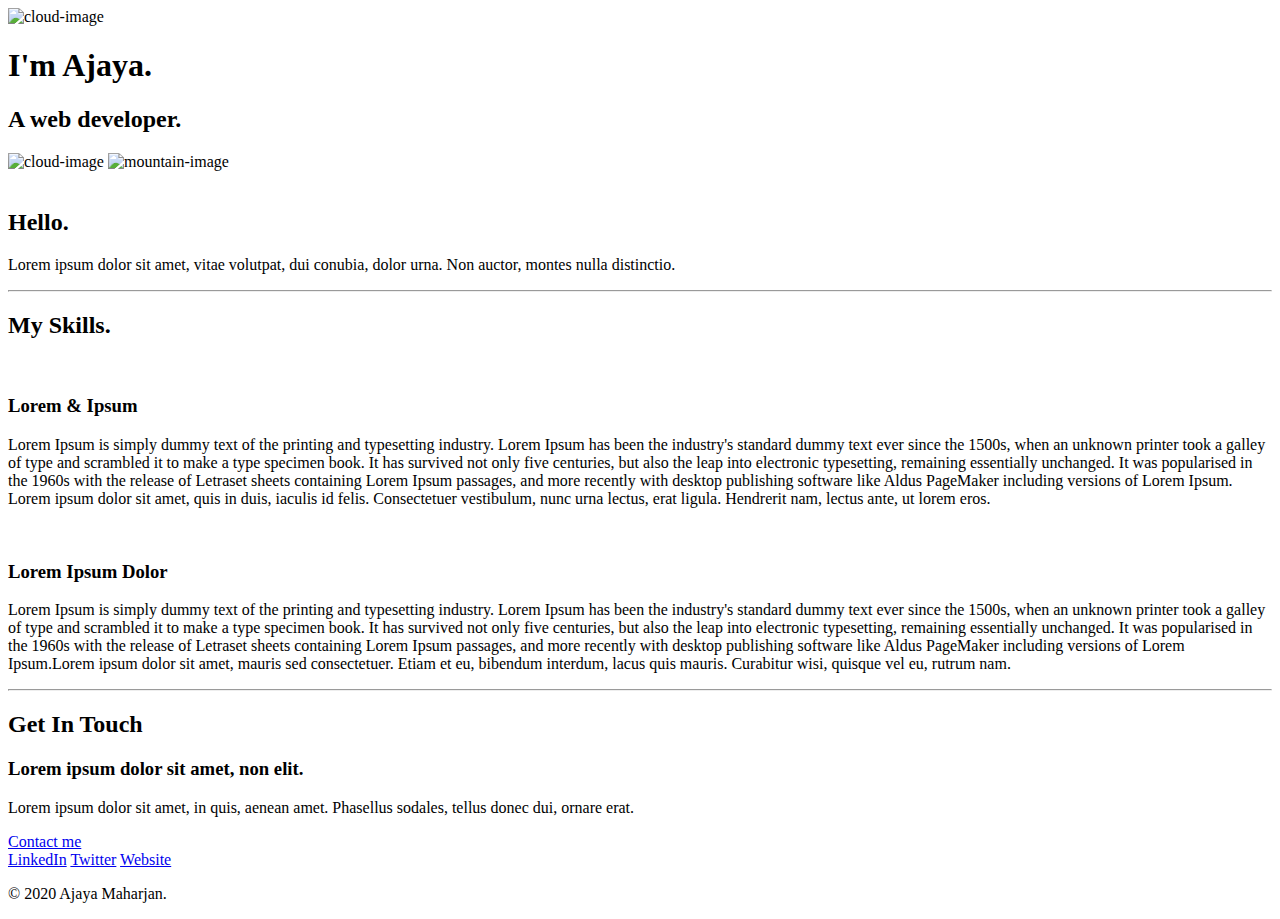
==== Index.html @ b49e0192 "Add files via upload" ====
<!DOCTYPE html>
<html lang="en" dir="ltr">
  <head>
    <meta charset="utf-8">
    <title>Ajaya Maharjan</title>
    <link rel="stylesheet" href="css/styles.css">
    <link rel="icon" href="favicon.ico">
    <link href="https://fonts.googleapis.com/css2?family=Merriweather:wght@300&display=swap" rel="stylesheet">
 <link href="https://fonts.googleapis.com/css2?family=Sacramento&display=swap" rel="stylesheet">
  </head>
  <body>
    <div class="top-container">



      <img class="top-cloud" src="images/cloud.png" alt="cloud-image">
      <h1>I'm Ajaya.</h1>
      <h2>A <span class="underline">web</span> developer.</h2>
      <img class="bottom-cloud" src="images/cloud.png" alt="cloud-image">

      <img src="images/mountain.png" alt="mountain-image">
    </div>
    <div class="middle-container">
      <div class="profile">
        <img src="images/man.png" alt="">
        <h2>Hello.</h2>
        <p class="intro">Lorem ipsum dolor sit amet, vitae volutpat, dui conubia, dolor urna. Non auctor, montes nulla distinctio.</p>
      </div>
      <hr>
      <div class="skills">
        <h2>My Skills.</h2>
        <div class="skill-row">
          <img class="chilli-img" src="images/chillies.png" alt="">
          <h3>Lorem & Ipsum</h3>
          <p class="chilli-img-disc">Lorem Ipsum is simply dummy text of the printing and typesetting industry. Lorem Ipsum has been the industry's standard dummy text ever since the 1500s, when an unknown printer took a galley of type and scrambled it to make a type specimen book. It has survived not only five centuries, but also the leap into electronic typesetting, remaining essentially unchanged. It was popularised in the 1960s with the release of Letraset sheets containing Lorem Ipsum passages, and more recently with desktop publishing software like Aldus PageMaker including versions of Lorem Ipsum. Lorem ipsum dolor sit amet, quis in duis, iaculis id felis. Consectetuer vestibulum, nunc urna lectus, erat ligula. Hendrerit nam, lectus ante, ut lorem eros.</p>
        </div>
        <div class="skill-row">
          <img class="comp-img" src="images/computer.png" alt="">
          <h3>Lorem Ipsum Dolor</h3>
          <p class="comp-img-disc">Lorem Ipsum is simply dummy text of the printing and typesetting industry. Lorem Ipsum has been the industry's standard dummy text ever since the 1500s, when an unknown printer took a galley of type and scrambled it to make a type specimen book. It has survived not only five centuries, but also the leap into electronic typesetting, remaining essentially unchanged. It was popularised in the 1960s with the release of Letraset sheets containing Lorem Ipsum passages, and more recently with desktop publishing software like Aldus PageMaker including versions of Lorem Ipsum.Lorem ipsum dolor sit amet, mauris sed consectetuer. Etiam et eu, bibendum interdum, lacus quis mauris. Curabitur wisi, quisque vel eu, rutrum nam.</p>
        </div>
      </div>
      <hr>
      <div class="contact-me">
        <h2>Get In Touch</h2>
        <h3>Lorem ipsum dolor sit amet, non elit.</h3>
        <p class="contact-me-para">Lorem ipsum dolor sit amet, in quis, aenean amet. Phasellus sodales, tellus donec dui, ornare erat.</p>
        <a class="button" href="mailto:name@email.com">Contact me</a>

      </div>
    </div>


    <div class="bottom-container">
      <a class="footer-link" href="https://www.linkedin.com/">LinkedIn</a>
      <a class="footer-link" href="https://twitter.com/">Twitter</a>
      <a class="footer-link" href="https://www.appbrewery.co/">Website</a>
      <p class="footer-para">© 2020 Ajaya Maharjan.</p>
    </div>







  </body>
</html>
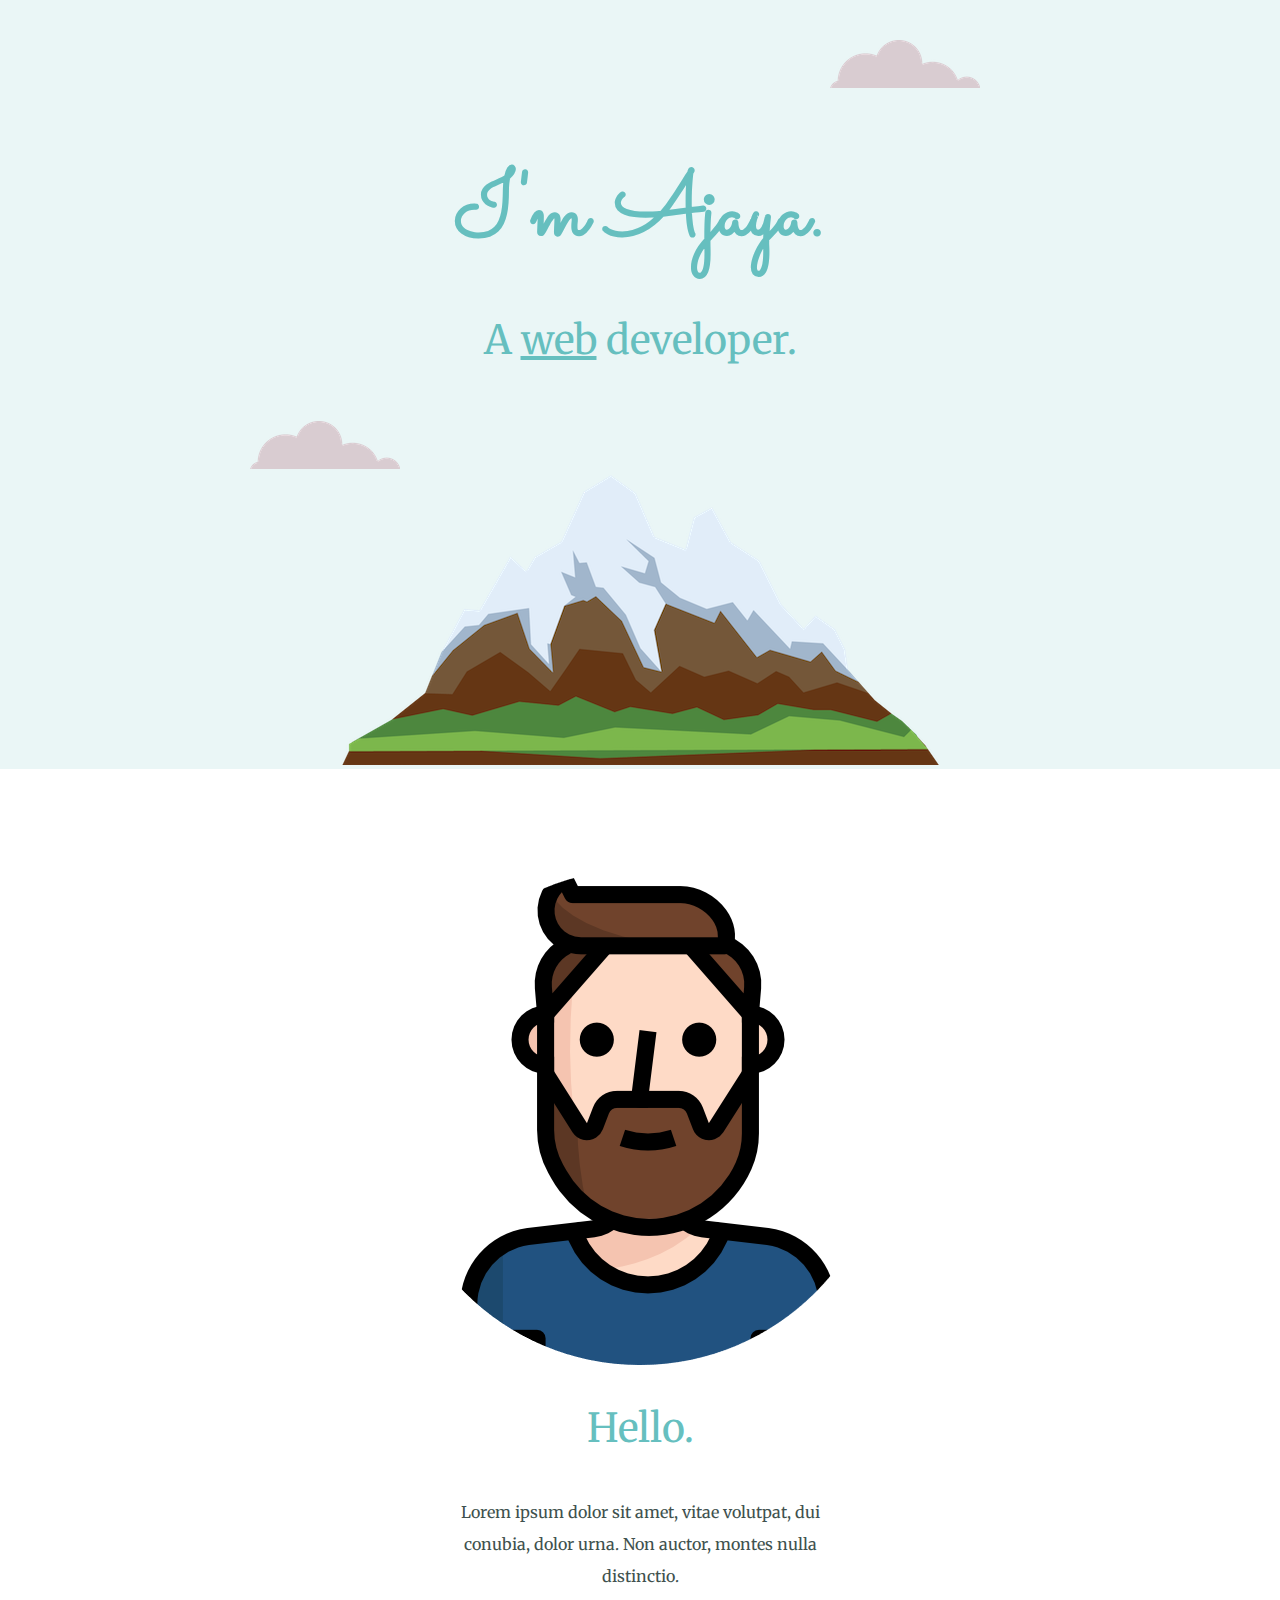
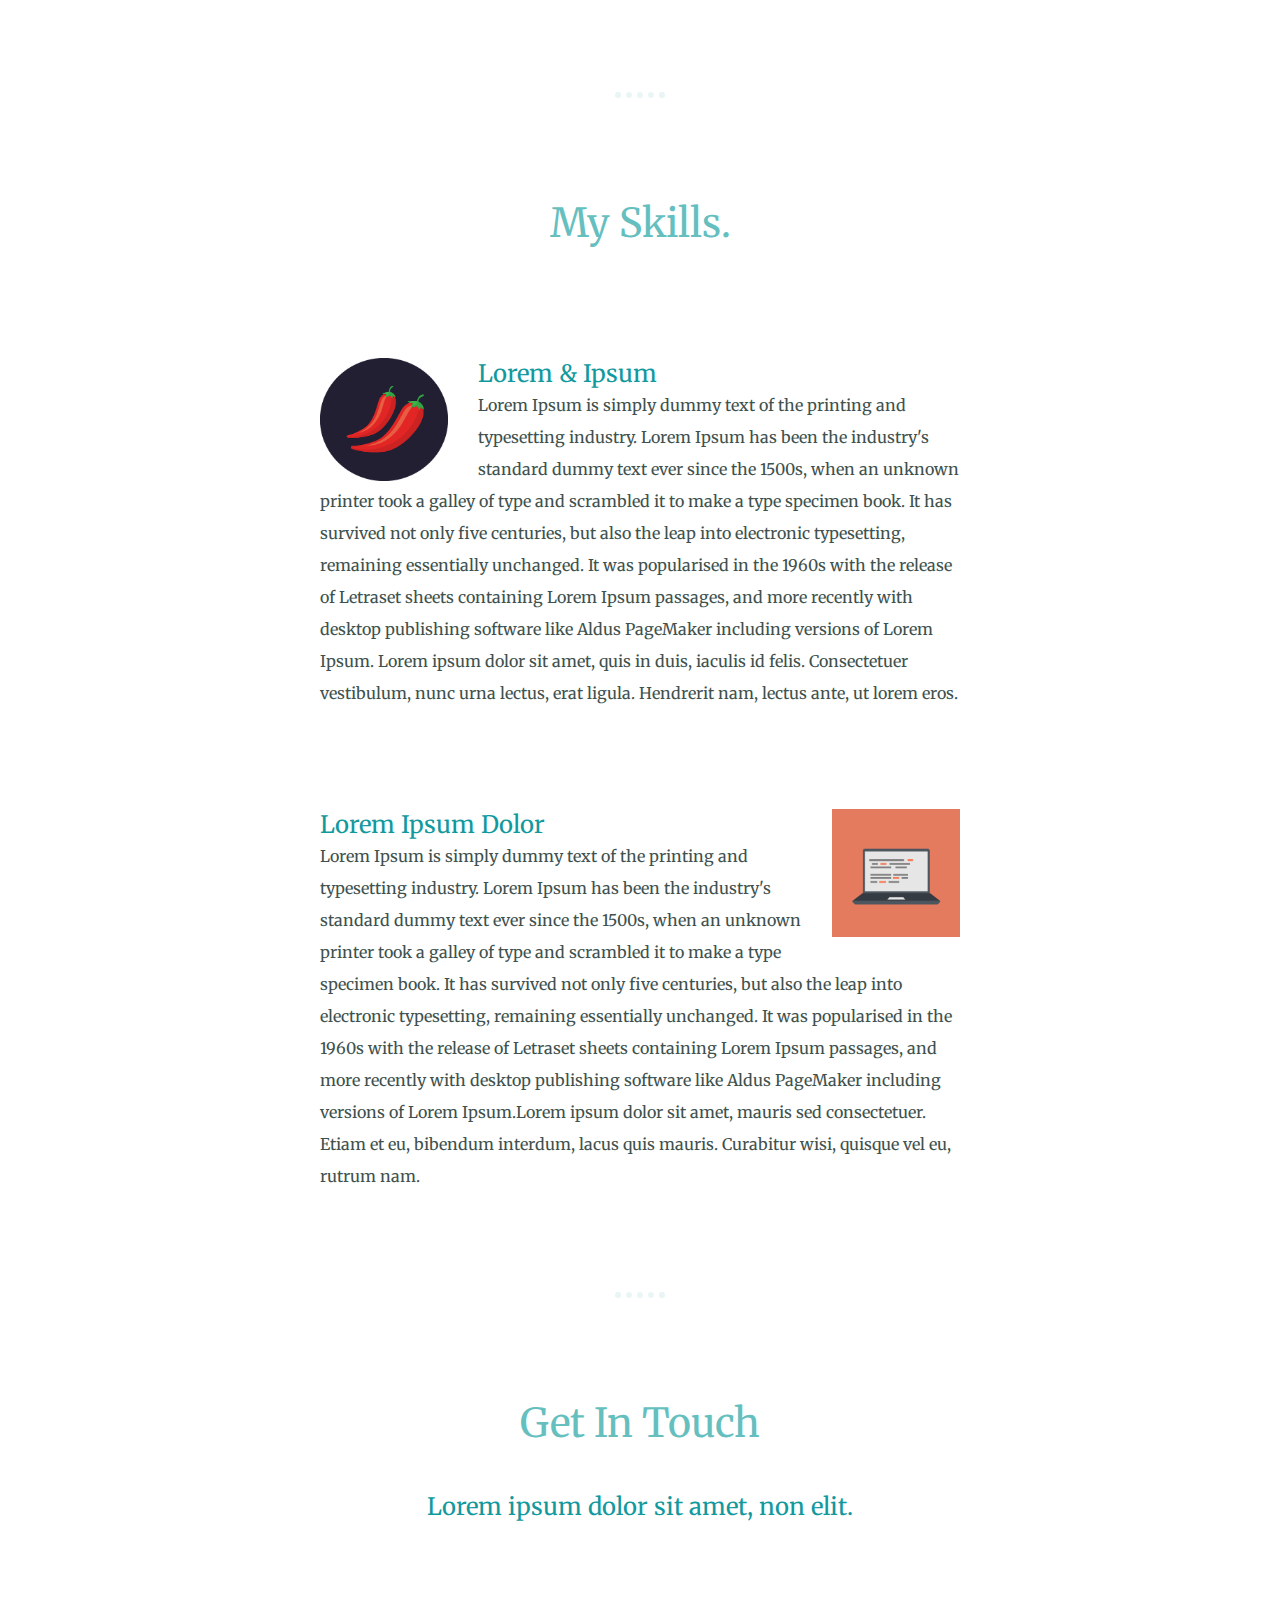
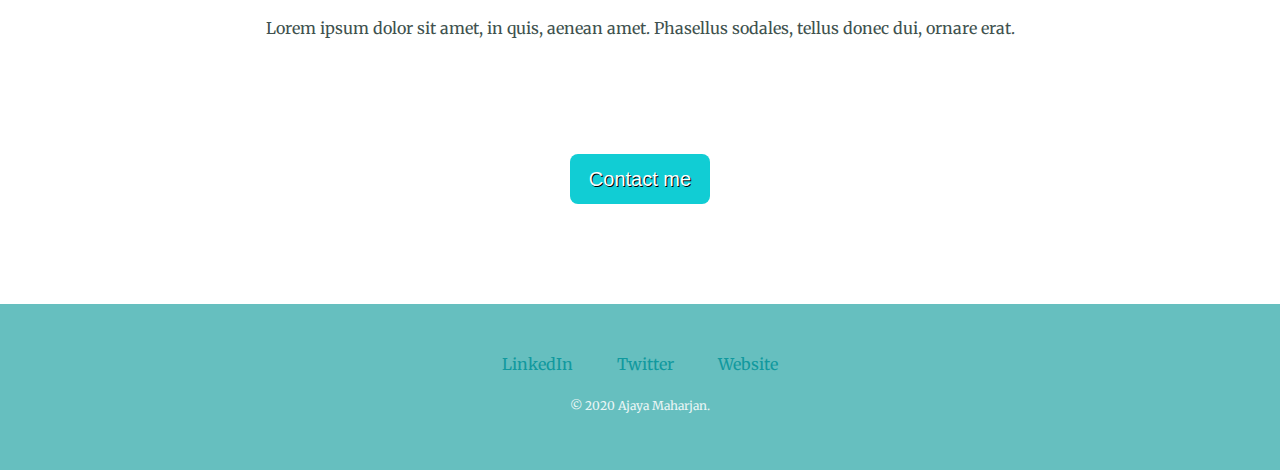
==== commit 217f43e9: "Update Index.html" ====
--- a/Index.html
+++ b/Index.html
@@ -3,7 +3,7 @@
   <head>
     <meta charset="utf-8">
     <title>Ajaya Maharjan</title>
-    <link rel="stylesheet" href="css/styles.css">
+    <link rel="stylesheet" href="styles.css">
     <link rel="icon" href="favicon.ico">
     <link href="https://fonts.googleapis.com/css2?family=Merriweather:wght@300&display=swap" rel="stylesheet">
  <link href="https://fonts.googleapis.com/css2?family=Sacramento&display=swap" rel="stylesheet">
@@ -13,16 +13,16 @@
 
 
 
-      <img class="top-cloud" src="images/cloud.png" alt="cloud-image">
+      <img class="top-cloud" src="cloud.png" alt="cloud-image">
       <h1>I'm Ajaya.</h1>
       <h2>A <span class="underline">web</span> developer.</h2>
-      <img class="bottom-cloud" src="images/cloud.png" alt="cloud-image">
+      <img class="bottom-cloud" src="cloud.png" alt="cloud-image">
 
-      <img src="images/mountain.png" alt="mountain-image">
+      <img src="mountain.png" alt="mountain-image">
     </div>
     <div class="middle-container">
       <div class="profile">
-        <img src="images/man.png" alt="">
+        <img src="man.png" alt="">
         <h2>Hello.</h2>
         <p class="intro">Lorem ipsum dolor sit amet, vitae volutpat, dui conubia, dolor urna. Non auctor, montes nulla distinctio.</p>
       </div>
@@ -30,12 +30,12 @@
       <div class="skills">
         <h2>My Skills.</h2>
         <div class="skill-row">
-          <img class="chilli-img" src="images/chillies.png" alt="">
+          <img class="chilli-img" src="chillies.png" alt="">
           <h3>Lorem & Ipsum</h3>
           <p class="chilli-img-disc">Lorem Ipsum is simply dummy text of the printing and typesetting industry. Lorem Ipsum has been the industry's standard dummy text ever since the 1500s, when an unknown printer took a galley of type and scrambled it to make a type specimen book. It has survived not only five centuries, but also the leap into electronic typesetting, remaining essentially unchanged. It was popularised in the 1960s with the release of Letraset sheets containing Lorem Ipsum passages, and more recently with desktop publishing software like Aldus PageMaker including versions of Lorem Ipsum. Lorem ipsum dolor sit amet, quis in duis, iaculis id felis. Consectetuer vestibulum, nunc urna lectus, erat ligula. Hendrerit nam, lectus ante, ut lorem eros.</p>
         </div>
         <div class="skill-row">
-          <img class="comp-img" src="images/computer.png" alt="">
+          <img class="comp-img" src="computer.png" alt="">
           <h3>Lorem Ipsum Dolor</h3>
           <p class="comp-img-disc">Lorem Ipsum is simply dummy text of the printing and typesetting industry. Lorem Ipsum has been the industry's standard dummy text ever since the 1500s, when an unknown printer took a galley of type and scrambled it to make a type specimen book. It has survived not only five centuries, but also the leap into electronic typesetting, remaining essentially unchanged. It was popularised in the 1960s with the release of Letraset sheets containing Lorem Ipsum passages, and more recently with desktop publishing software like Aldus PageMaker including versions of Lorem Ipsum.Lorem ipsum dolor sit amet, mauris sed consectetuer. Etiam et eu, bibendum interdum, lacus quis mauris. Curabitur wisi, quisque vel eu, rutrum nam.</p>
         </div>
--- a/styles.css
+++ b/styles.css
@@ -0,0 +1,169 @@
+body{
+  margin:0;
+  text-align: center;
+  color: #40514E;
+}
+h1{
+  margin-top: 0;
+  font-family: 'Sacramento', cursive;
+  font-size: 5.625rem;
+  margin: 50px auto 0 auto;
+  color:#66BFBF;
+
+}
+h2{
+  font-family: 'Merriweather', serif;
+  font-size: 2.5rem;
+  color:#66BFBF;
+  font-weight: normal;
+  padding-bottom: 10px;
+
+
+}
+h3{
+  font-family: 'Merriweather', serif;
+  font-size: 1.5rem;
+  color:#11999E;
+  font-weight: normal;
+  margin-bottom: 0;
+}
+.top-container{
+
+  background-color: #EAF6F6;
+  position: relative;
+  padding-top: 100px;
+
+}
+hr{
+  border: dotted #EAF6F6 6px;
+  border-bottom: none;
+  width: 3%;
+  margin: 100px auto;
+
+}
+
+.intro{
+  width: 30%;
+  margin: auto;
+}
+.middle-container{
+  margin: 100px 0;
+}
+.bottom-container{
+
+  background-color: #66BFBF;
+  padding: 50px 0 20px;
+
+}
+.footer-link{
+  margin: 10px 20px;
+  color: #11999E;
+  text-decoration: none;
+  font-family: 'Merriweather', serif;
+}
+
+.footer-link:hover{
+  color:#EAF6F6;
+}
+
+p{
+  font-family: 'Merriweather', serif;
+  margin-top: 0;
+  color: #40514E;
+  line-height: 2;
+}
+
+.underline{
+  text-decoration: underline;
+}
+
+.footer-para{
+  color: #EAF6F6;
+  font-size: 0.75rem;
+  padding: 20px 0;
+
+}
+
+
+.bottom-cloud{
+  position: absolute;
+  left: 250px;
+  bottom: 300px;
+}
+
+.top-cloud{
+  position: absolute;
+  right: 300px;
+  top:40px;
+}
+
+.skill-row{
+  width: 50%;
+  margin: 100px auto 100px auto;
+  text-align: left;
+
+}
+.chilli-img{
+  width: 20%;
+  float: left;
+  margin-right: 30px;
+}
+.comp-img{
+  width: 20%;
+  float: right;
+  margin-left: 30px;
+}
+/* .chilli-img-disc{
+  clear:left;
+}
+
+.comp-img-disc{
+  clear:right;
+} */
+
+
+
+/* --------------------button----------------- */
+.button {
+	background-color:#11cdd4;
+	-webkit-border-top-left-radius:8px;
+	-moz-border-radius-topleft:8px;
+	border-top-left-radius:8px;
+	-webkit-border-top-right-radius:8px;
+	-moz-border-radius-topright:8px;
+	border-top-right-radius:8px;
+	-webkit-border-bottom-right-radius:8px;
+	-moz-border-radius-bottomright:8px;
+	border-bottom-right-radius:8px;
+	-webkit-border-bottom-left-radius:8px;
+	-moz-border-radius-bottomleft:8px;
+	border-bottom-left-radius:8px;
+text-indent:0;
+	display:inline-block;
+	color:#ffffff;
+	font-family:arial;
+	font-size:20px;
+	font-weight:normal;
+	font-style:normal;
+height:50px;
+	line-height:50px;
+width:140px;
+	text-decoration:none;
+	text-align:center;
+	text-shadow:1px 1px 0 #000000;
+}.button:hover {
+	background-color:#30e3cb;
+}.button:active {
+	position:relative;
+	top:1px;
+}
+/* ---------button-------------- */
+
+
+
+
+.contact-me-para{
+  padding: 50px;
+
+  margin: 40px auto 60px;
+}
